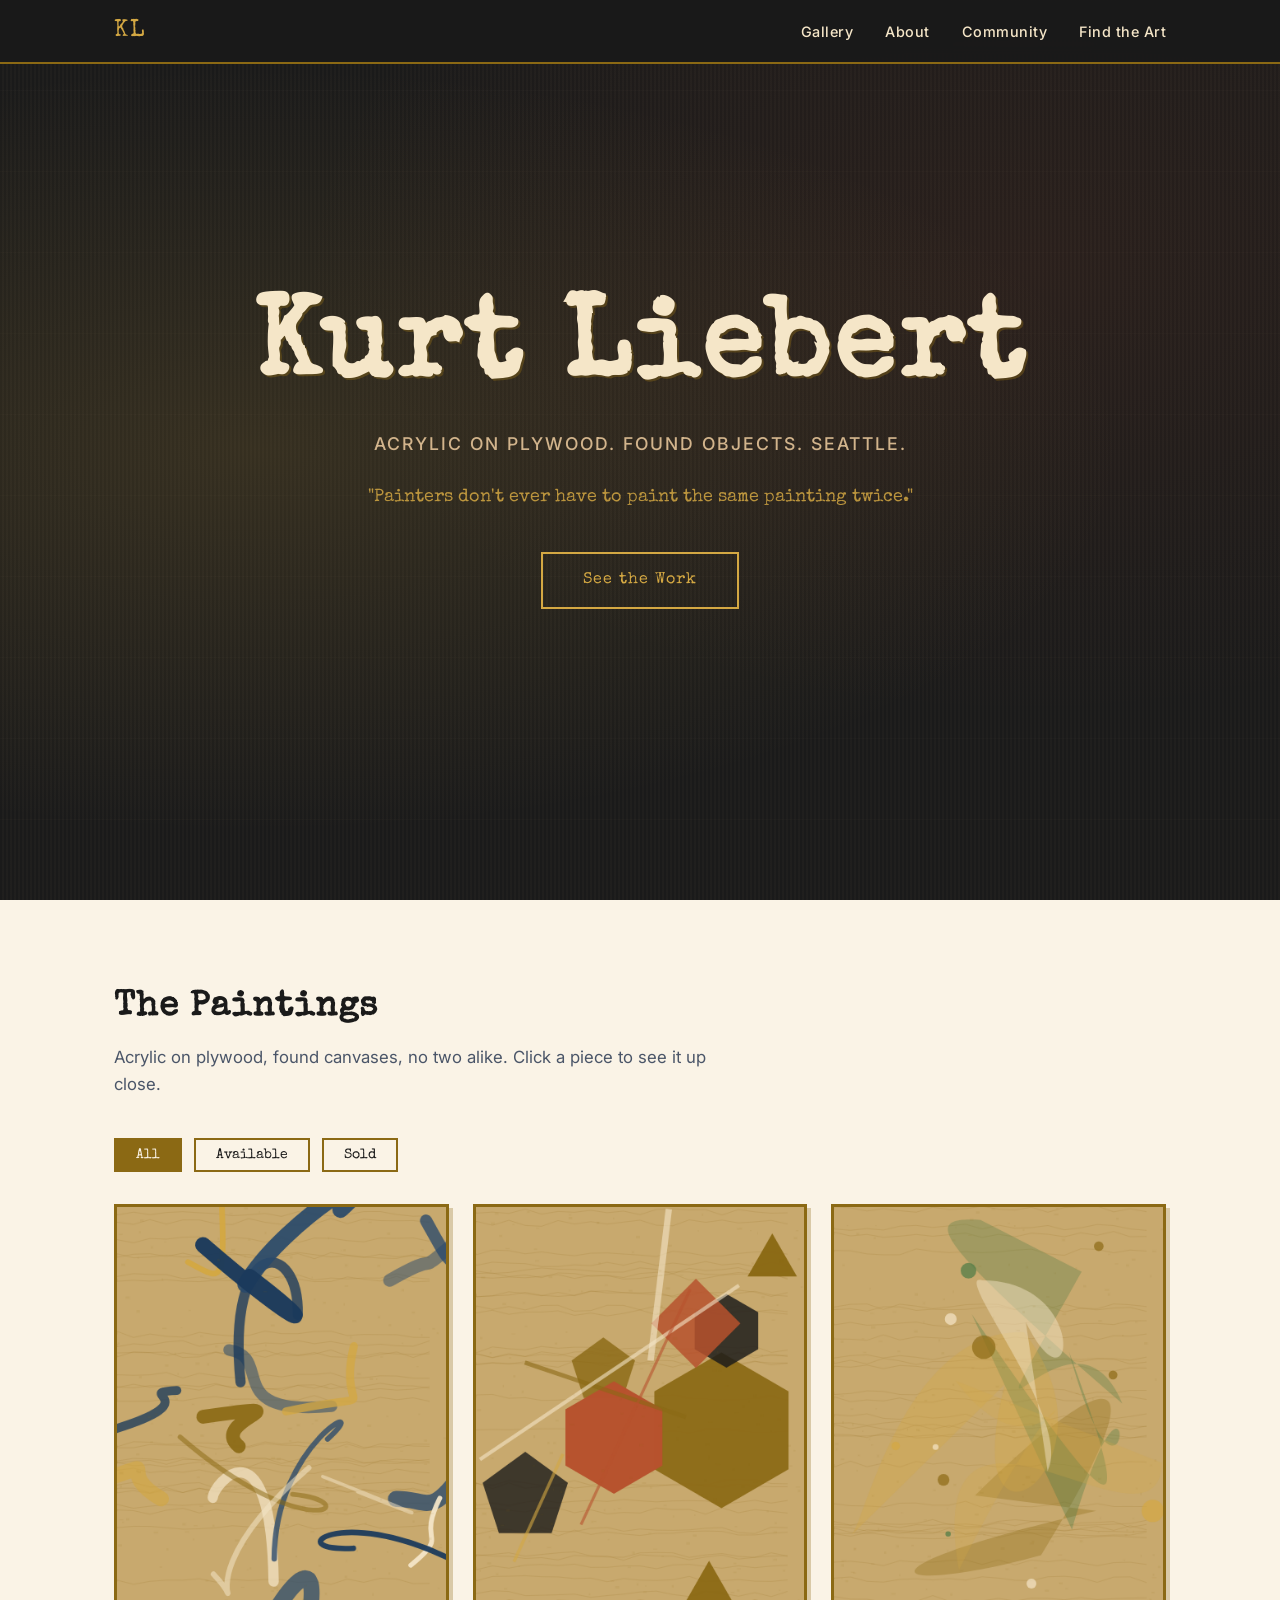
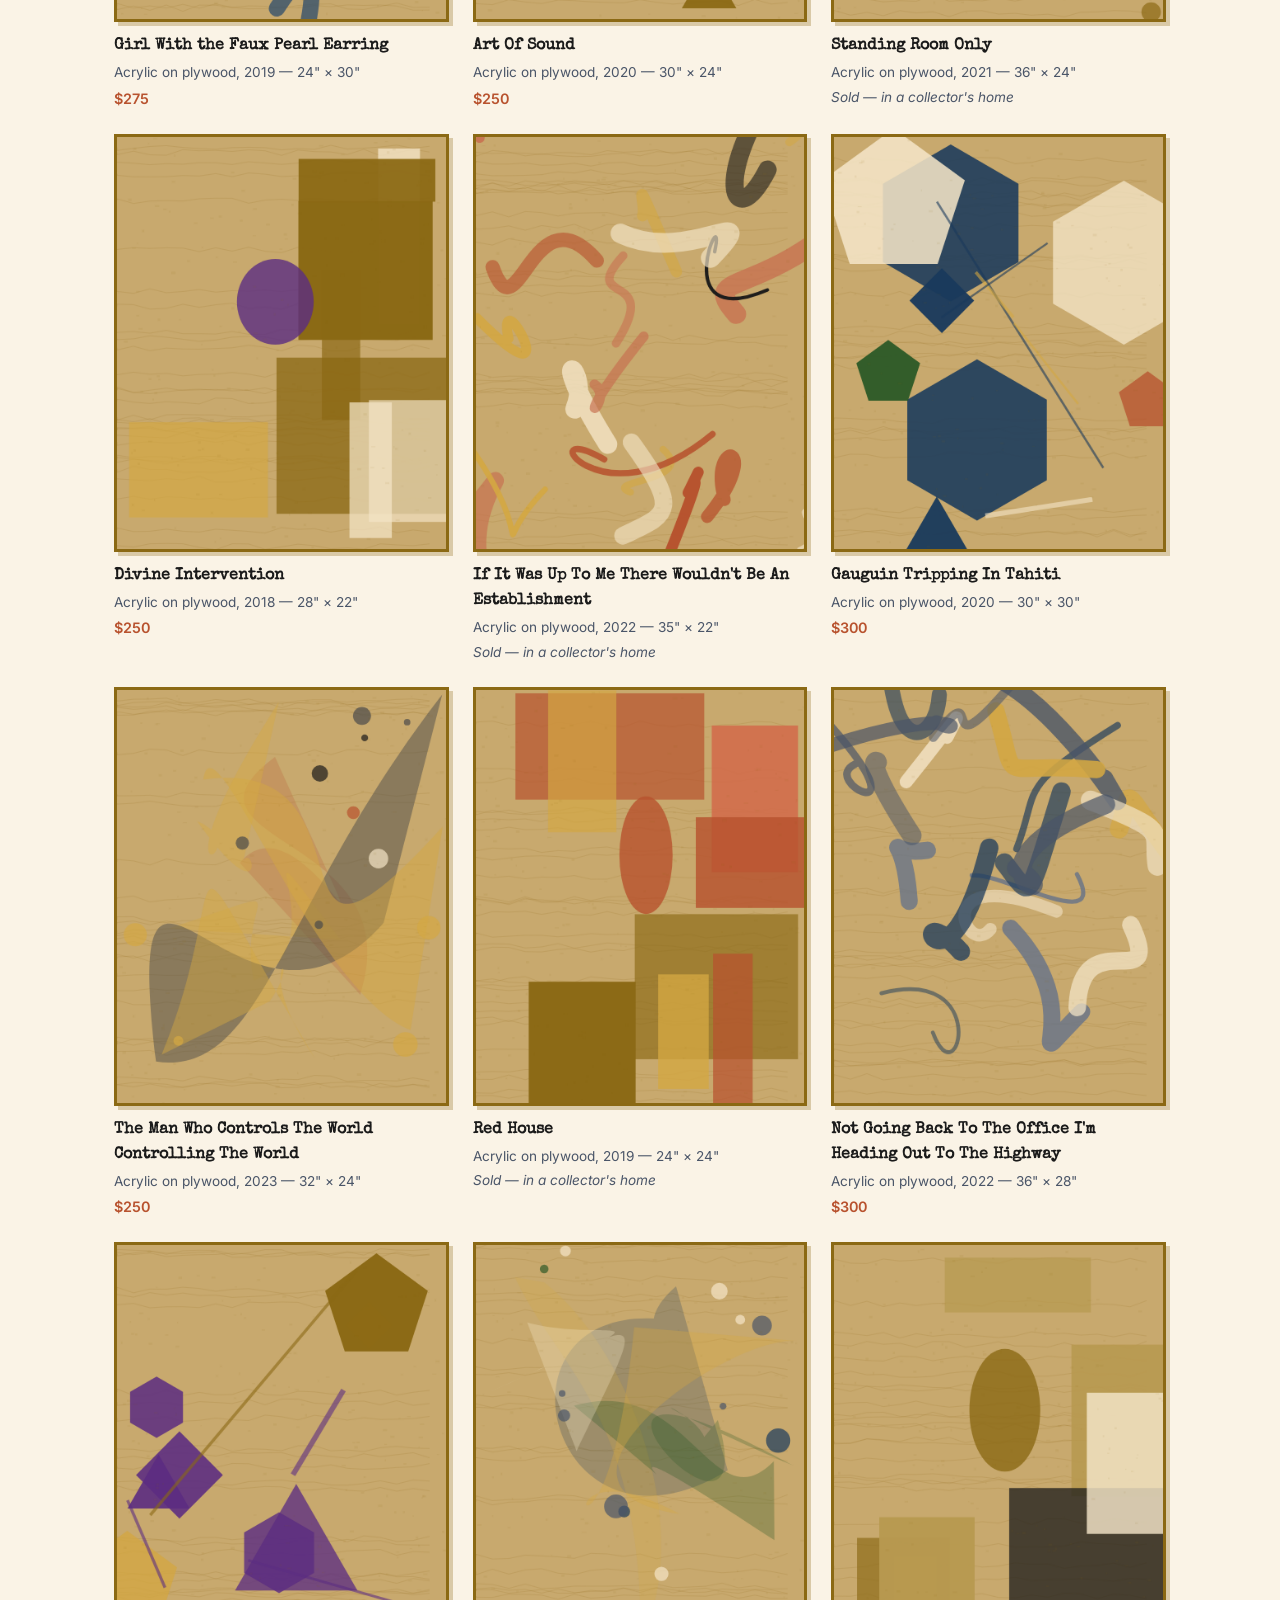
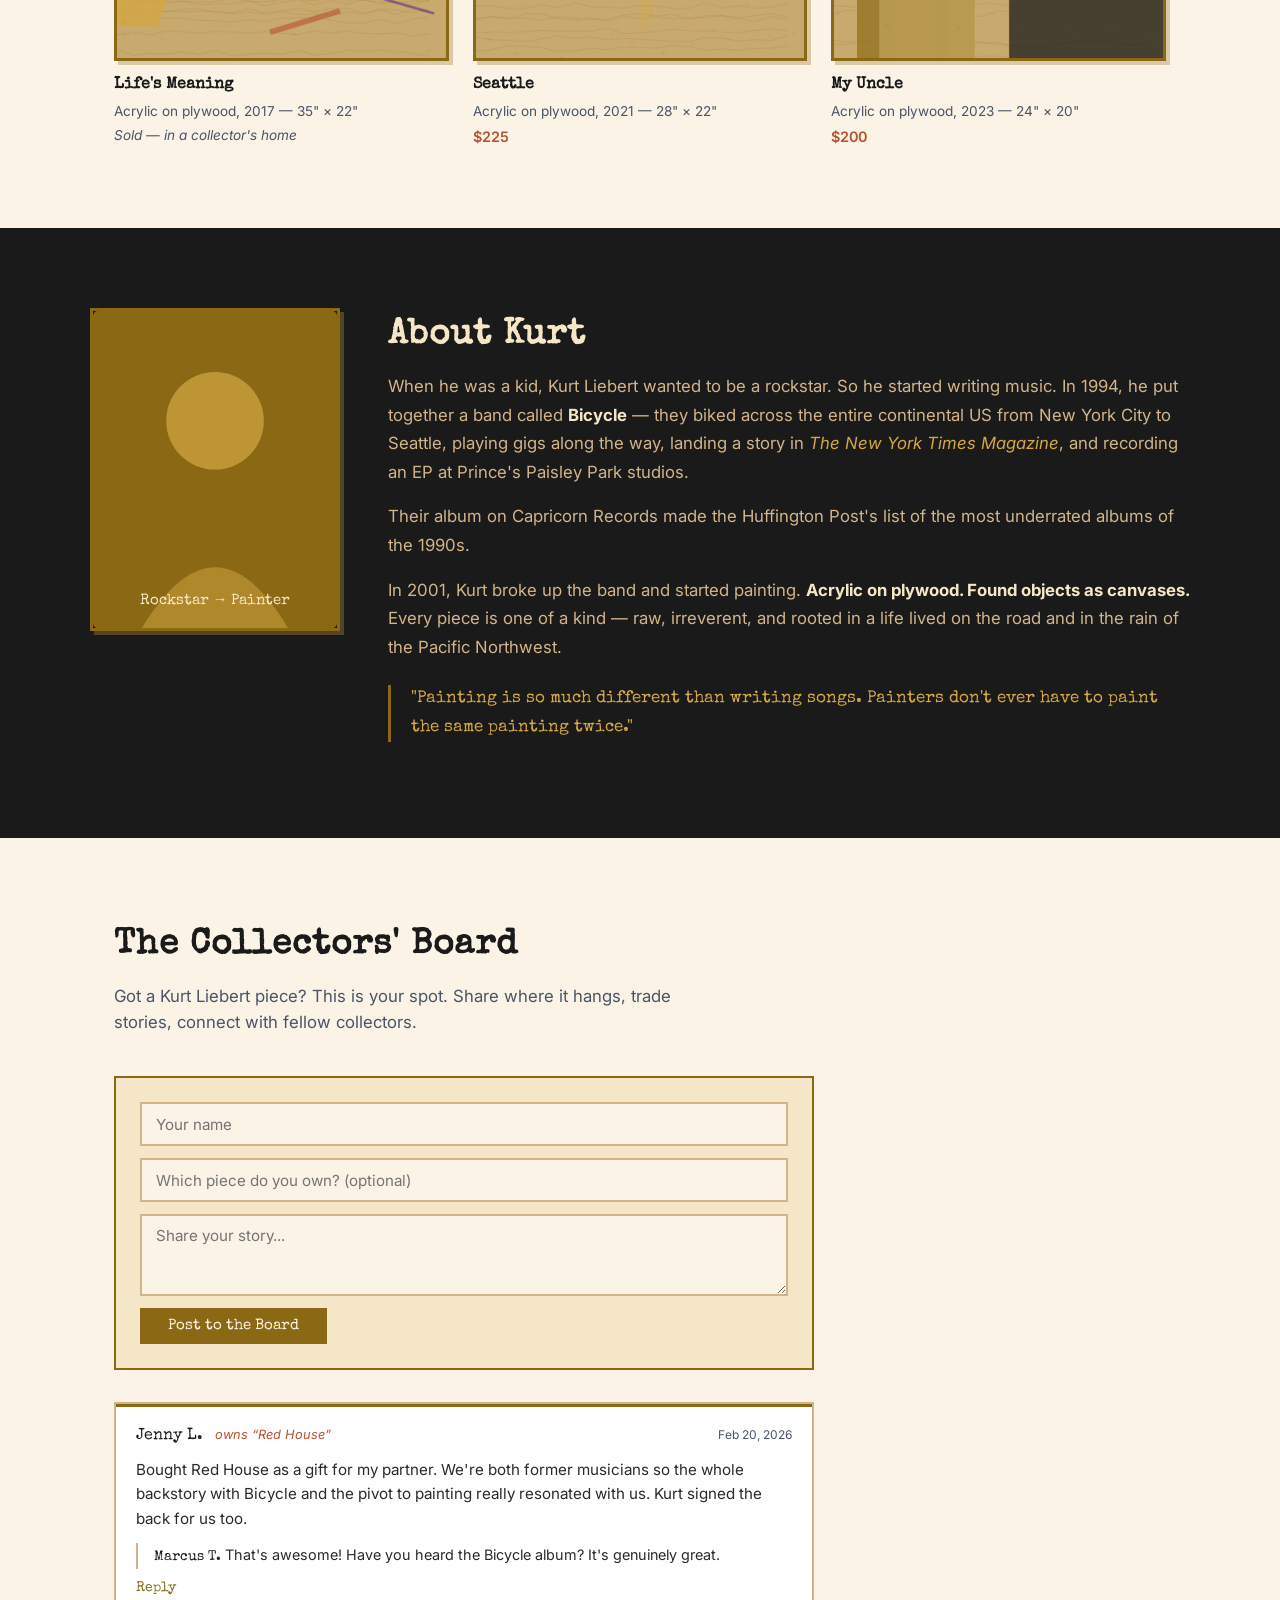
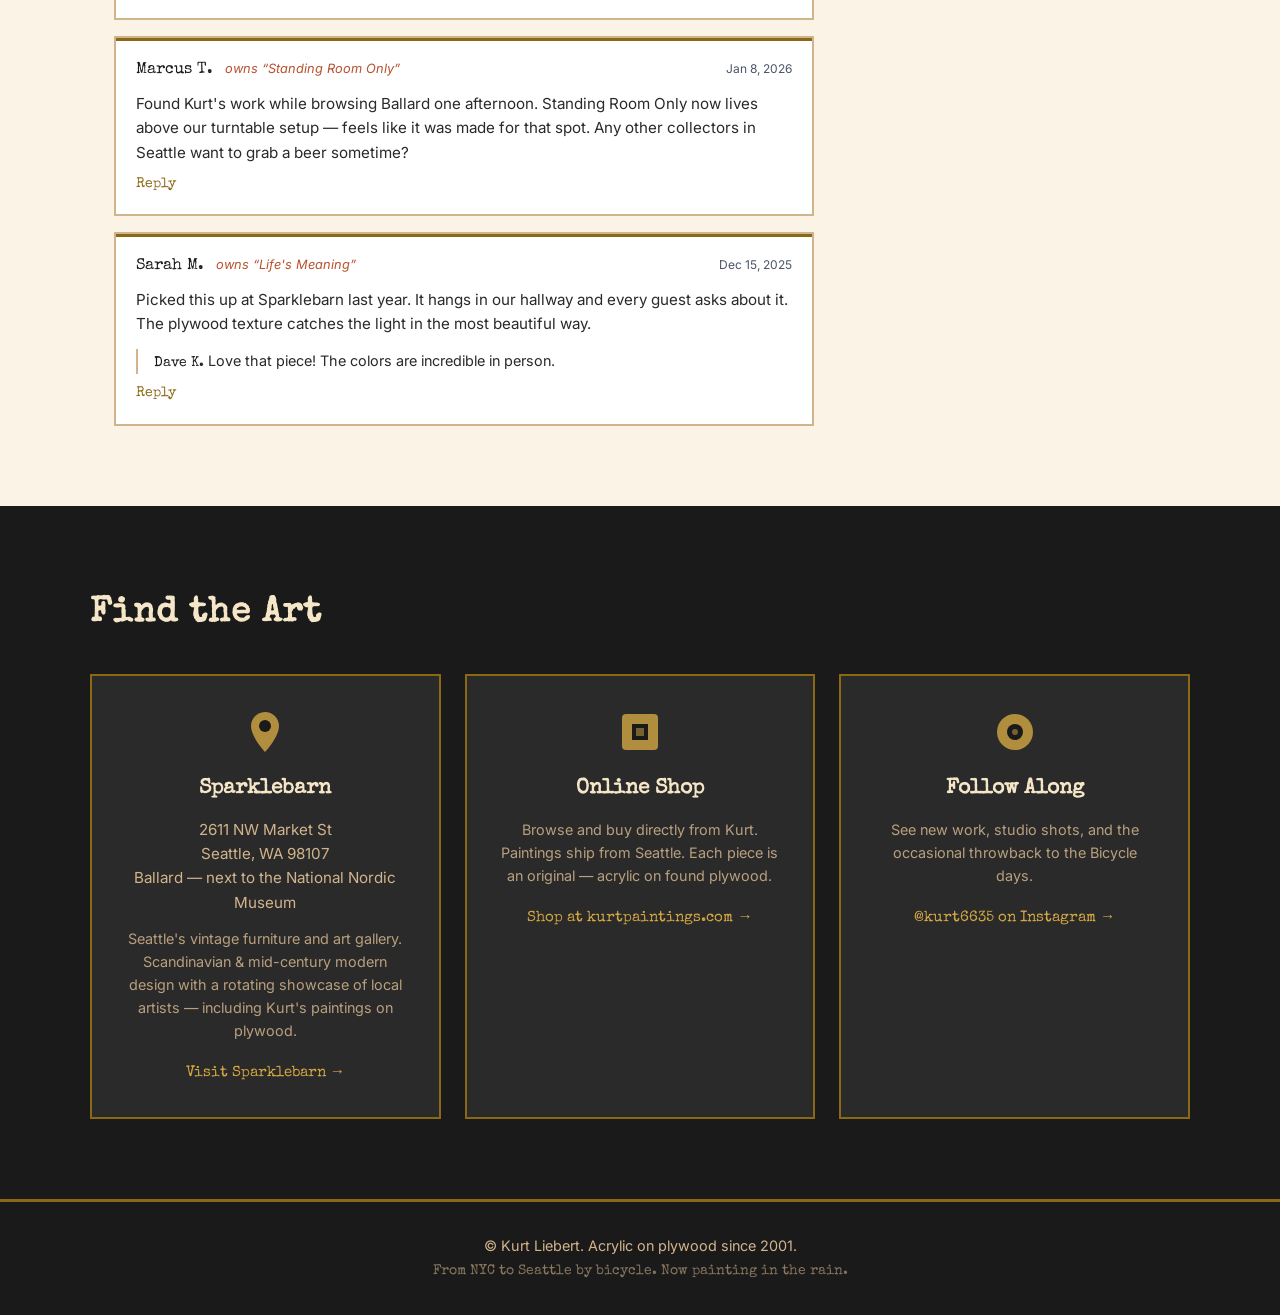
==== sites/kurt-liebert/index.html @ a7f82a19 "Add Kurt Liebert art community website Build a full website for Seattle artist Kurt Liebert featurin" ====
<!DOCTYPE html>
<html lang="en">
<head>
  <meta charset="UTF-8">
  <meta name="viewport" content="width=device-width, initial-scale=1.0">
  <title>Kurt Liebert — Paintings</title>
  <link rel="stylesheet" href="style.css">
  <link rel="preconnect" href="https://fonts.googleapis.com">
  <link rel="preconnect" href="https://fonts.gstatic.com" crossorigin>
  <link href="https://fonts.googleapis.com/css2?family=Special+Elite&family=Inter:wght@400;500;600&display=swap" rel="stylesheet">
</head>
<body>

  <!-- Navigation -->
  <nav id="nav">
    <div class="nav-inner">
      <a href="#top" class="nav-logo">KL</a>
      <div class="nav-links">
        <a href="#gallery">Gallery</a>
        <a href="#about">About</a>
        <a href="#community">Community</a>
        <a href="#find">Find the Art</a>
      </div>
      <button class="nav-toggle" aria-label="Menu">&#9776;</button>
    </div>
  </nav>

  <!-- Hero -->
  <header id="top" class="hero">
    <div class="hero-grain"></div>
    <div class="hero-content">
      <h1 class="hero-title">Kurt Liebert</h1>
      <p class="hero-subtitle">Acrylic on plywood. Found objects. Seattle.</p>
      <p class="hero-tagline">"Painters don't ever have to paint the same painting twice."</p>
      <a href="#gallery" class="hero-cta">See the Work</a>
    </div>
  </header>

  <!-- Gallery -->
  <section id="gallery" class="section gallery-section">
    <h2 class="section-title">The Paintings</h2>
    <p class="section-intro">Acrylic on plywood, found canvases, no two alike. Click a piece to see it up close.</p>

    <div class="gallery-filters">
      <button class="filter-btn active" data-filter="all">All</button>
      <button class="filter-btn" data-filter="available">Available</button>
      <button class="filter-btn" data-filter="sold">Sold</button>
    </div>

    <div class="gallery-grid" id="gallery-grid">
    </div>
  </section>

  <!-- Lightbox -->
  <div class="lightbox" id="lightbox">
    <button class="lightbox-close">&times;</button>
    <div class="lightbox-content">
      <div class="lightbox-art" id="lightbox-art"></div>
      <div class="lightbox-info">
        <h3 id="lightbox-title"></h3>
        <p id="lightbox-details"></p>
        <p id="lightbox-price"></p>
      </div>
    </div>
  </div>

  <!-- About -->
  <section id="about" class="section about-section">
    <div class="about-grid">
      <div class="about-portrait">
        <div class="portrait-frame">
          <div class="portrait-placeholder">
            <svg viewBox="0 0 200 260" xmlns="http://www.w3.org/2000/svg">
              <rect width="200" height="260" fill="#8B6914" rx="4"/>
              <circle cx="100" cy="90" r="40" fill="#D4A843" opacity="0.7"/>
              <path d="M40 260 Q100 160 160 260" fill="#D4A843" opacity="0.5"/>
              <text x="100" y="240" text-anchor="middle" fill="#f5e6c8" font-family="Special Elite" font-size="12">Rockstar → Painter</text>
            </svg>
          </div>
        </div>
      </div>
      <div class="about-text">
        <h2 class="section-title">About Kurt</h2>
        <p>When he was a kid, Kurt Liebert wanted to be a rockstar. So he started writing music. In 1994, he put together a band called <strong>Bicycle</strong> — they biked across the entire continental US from New York City to Seattle, playing gigs along the way, landing a story in <em>The New York Times Magazine</em>, and recording an EP at Prince's Paisley Park studios.</p>
        <p>Their album on Capricorn Records made the Huffington Post's list of the most underrated albums of the 1990s.</p>
        <p>In 2001, Kurt broke up the band and started painting. <strong>Acrylic on plywood. Found objects as canvases.</strong> Every piece is one of a kind — raw, irreverent, and rooted in a life lived on the road and in the rain of the Pacific Northwest.</p>
        <p class="about-quote">"Painting is so much different than writing songs. Painters don't ever have to paint the same painting twice."</p>
      </div>
    </div>
  </section>

  <!-- Community Board -->
  <section id="community" class="section community-section">
    <h2 class="section-title">The Collectors' Board</h2>
    <p class="section-intro">Got a Kurt Liebert piece? This is your spot. Share where it hangs, trade stories, connect with fellow collectors.</p>

    <div class="community-board" id="community-board">
      <div class="post-form">
        <input type="text" id="post-name" placeholder="Your name" maxlength="50">
        <input type="text" id="post-piece" placeholder="Which piece do you own? (optional)" maxlength="100">
        <textarea id="post-message" placeholder="Share your story..." maxlength="500" rows="3"></textarea>
        <button id="post-submit" class="btn-post">Post to the Board</button>
      </div>

      <div class="posts-list" id="posts-list">
      </div>
    </div>
  </section>

  <!-- Find the Art -->
  <section id="find" class="section find-section">
    <h2 class="section-title">Find the Art</h2>
    <div class="find-grid">
      <div class="find-card">
        <div class="find-icon">
          <svg viewBox="0 0 48 48" fill="none" xmlns="http://www.w3.org/2000/svg">
            <path d="M24 4C16.268 4 10 10.268 10 18c0 11 14 26 14 26s14-15 14-26c0-7.732-6.268-14-14-14z" fill="#D4A843" opacity="0.8"/>
            <circle cx="24" cy="18" r="6" fill="#1a1a1a"/>
          </svg>
        </div>
        <h3>Sparklebarn</h3>
        <p class="find-address">2611 NW Market St<br>Seattle, WA 98107<br>Ballard — next to the National Nordic Museum</p>
        <p class="find-desc">Seattle's vintage furniture and art gallery. Scandinavian &amp; mid-century modern design with a rotating showcase of local artists — including Kurt's paintings on plywood.</p>
        <a href="https://www.sparklebarn.com" target="_blank" rel="noopener" class="find-link">Visit Sparklebarn &rarr;</a>
      </div>
      <div class="find-card">
        <div class="find-icon">
          <svg viewBox="0 0 48 48" fill="none" xmlns="http://www.w3.org/2000/svg">
            <rect x="6" y="6" width="36" height="36" rx="4" fill="#D4A843" opacity="0.8"/>
            <path d="M16 16h16v16H16z" fill="#1a1a1a"/>
            <path d="M20 20h8v8h-8z" fill="#D4A843" opacity="0.5"/>
          </svg>
        </div>
        <h3>Online Shop</h3>
        <p class="find-desc">Browse and buy directly from Kurt. Paintings ship from Seattle. Each piece is an original — acrylic on found plywood.</p>
        <a href="https://www.kurtpaintings.com" target="_blank" rel="noopener" class="find-link">Shop at kurtpaintings.com &rarr;</a>
      </div>
      <div class="find-card">
        <div class="find-icon">
          <svg viewBox="0 0 48 48" fill="none" xmlns="http://www.w3.org/2000/svg">
            <circle cx="24" cy="24" r="18" fill="#D4A843" opacity="0.8"/>
            <circle cx="24" cy="24" r="8" fill="#1a1a1a"/>
            <circle cx="24" cy="24" r="3" fill="#D4A843" opacity="0.5"/>
          </svg>
        </div>
        <h3>Follow Along</h3>
        <p class="find-desc">See new work, studio shots, and the occasional throwback to the Bicycle days.</p>
        <a href="https://www.instagram.com/kurt6635/" target="_blank" rel="noopener" class="find-link">@kurt6635 on Instagram &rarr;</a>
      </div>
    </div>
  </section>

  <!-- Footer -->
  <footer class="site-footer">
    <div class="footer-inner">
      <p>&copy; Kurt Liebert. Acrylic on plywood since 2001.</p>
      <p class="footer-sub">From NYC to Seattle by bicycle. Now painting in the rain.</p>
    </div>
  </footer>

  <script src="main.js"></script>
</body>
</html>
---- sites/kurt-liebert/style.css ----
/* ========================================
   Kurt Liebert — Paintings
   Raw plywood warmth meets Seattle indie
   ======================================== */

:root {
  --plywood: #d2b48c;
  --plywood-light: #f5e6c8;
  --plywood-dark: #8B6914;
  --ink: #1a1a1a;
  --ink-soft: #2a2a2a;
  --cream: #faf3e6;
  --amber: #D4A843;
  --rust: #b8522e;
  --slate: #4a5568;
  --font-display: 'Special Elite', cursive;
  --font-body: 'Inter', system-ui, -apple-system, sans-serif;
}

*, *::before, *::after {
  box-sizing: border-box;
  margin: 0;
  padding: 0;
}

html {
  scroll-behavior: smooth;
  scroll-padding-top: 60px;
}

body {
  font-family: var(--font-body);
  background: var(--cream);
  color: var(--ink);
  line-height: 1.6;
  min-height: 100vh;
  overflow-x: hidden;
}

/* --- Navigation --- */
#nav {
  position: fixed;
  top: 0;
  left: 0;
  right: 0;
  z-index: 100;
  background: rgba(26, 26, 26, 0.95);
  backdrop-filter: blur(8px);
  border-bottom: 2px solid var(--plywood-dark);
}

.nav-inner {
  max-width: 1100px;
  margin: 0 auto;
  padding: 0.75rem 1.5rem;
  display: flex;
  align-items: center;
  justify-content: space-between;
}

.nav-logo {
  font-family: var(--font-display);
  font-size: 1.5rem;
  color: var(--amber);
  text-decoration: none;
  letter-spacing: 2px;
}

.nav-links {
  display: flex;
  gap: 2rem;
}

.nav-links a {
  color: var(--plywood-light);
  text-decoration: none;
  font-size: 0.9rem;
  font-weight: 500;
  letter-spacing: 0.5px;
  transition: color 0.2s;
}

.nav-links a:hover {
  color: var(--amber);
}

.nav-toggle {
  display: none;
  background: none;
  border: none;
  color: var(--plywood-light);
  font-size: 1.5rem;
  cursor: pointer;
}

/* --- Hero --- */
.hero {
  position: relative;
  min-height: 100vh;
  display: flex;
  align-items: center;
  justify-content: center;
  background: var(--ink);
  overflow: hidden;
}

.hero-grain {
  position: absolute;
  inset: 0;
  background-image:
    repeating-linear-gradient(
      90deg,
      transparent,
      transparent 2px,
      rgba(210, 180, 140, 0.03) 2px,
      rgba(210, 180, 140, 0.03) 4px
    ),
    repeating-linear-gradient(
      0deg,
      transparent,
      transparent 80px,
      rgba(210, 180, 140, 0.02) 80px,
      rgba(210, 180, 140, 0.02) 81px
    );
  pointer-events: none;
}

.hero::before {
  content: '';
  position: absolute;
  inset: 0;
  background:
    radial-gradient(ellipse at 20% 50%, rgba(212, 168, 67, 0.15) 0%, transparent 60%),
    radial-gradient(ellipse at 80% 30%, rgba(184, 82, 46, 0.1) 0%, transparent 50%);
  pointer-events: none;
}

.hero-content {
  position: relative;
  text-align: center;
  padding: 2rem;
}

.hero-title {
  font-family: var(--font-display);
  font-size: clamp(3rem, 10vw, 7rem);
  color: var(--plywood-light);
  letter-spacing: 4px;
  line-height: 1.1;
  text-shadow: 2px 2px 0 rgba(139, 105, 20, 0.4);
}

.hero-subtitle {
  font-size: 1.1rem;
  color: var(--plywood);
  margin-top: 1rem;
  letter-spacing: 2px;
  text-transform: uppercase;
  font-weight: 500;
}

.hero-tagline {
  font-family: var(--font-display);
  font-size: 1.15rem;
  color: var(--amber);
  margin-top: 1.5rem;
  opacity: 0.85;
}

.hero-cta {
  display: inline-block;
  margin-top: 2.5rem;
  padding: 0.85rem 2.5rem;
  border: 2px solid var(--amber);
  color: var(--amber);
  text-decoration: none;
  font-family: var(--font-display);
  font-size: 1rem;
  letter-spacing: 1px;
  transition: all 0.3s;
}

.hero-cta:hover {
  background: var(--amber);
  color: var(--ink);
}

/* --- Sections --- */
.section {
  max-width: 1100px;
  margin: 0 auto;
  padding: 5rem 1.5rem;
}

.section-title {
  font-family: var(--font-display);
  font-size: 2.2rem;
  color: var(--ink);
  margin-bottom: 0.5rem;
  letter-spacing: 1px;
}

.section-intro {
  color: var(--slate);
  font-size: 1.05rem;
  margin-bottom: 2.5rem;
  max-width: 600px;
}

/* --- Gallery --- */
.gallery-section {
  background: var(--cream);
}

.gallery-filters {
  display: flex;
  gap: 0.75rem;
  margin-bottom: 2rem;
  flex-wrap: wrap;
}

.filter-btn {
  padding: 0.5rem 1.25rem;
  border: 2px solid var(--plywood-dark);
  background: transparent;
  color: var(--ink);
  font-family: var(--font-display);
  font-size: 0.85rem;
  cursor: pointer;
  transition: all 0.2s;
}

.filter-btn:hover,
.filter-btn.active {
  background: var(--plywood-dark);
  color: var(--cream);
}

.gallery-grid {
  display: grid;
  grid-template-columns: repeat(auto-fill, minmax(280px, 1fr));
  gap: 1.5rem;
}

.gallery-item {
  position: relative;
  cursor: pointer;
  transition: transform 0.3s;
}

.gallery-item:hover {
  transform: translateY(-4px);
}

.gallery-art {
  width: 100%;
  aspect-ratio: 4/5;
  border: 3px solid var(--plywood-dark);
  box-shadow: 4px 4px 0 rgba(139, 105, 20, 0.3);
  overflow: hidden;
}

.gallery-art canvas {
  width: 100%;
  height: 100%;
  display: block;
}

.gallery-caption {
  margin-top: 0.75rem;
}

.gallery-caption h3 {
  font-family: var(--font-display);
  font-size: 1rem;
  color: var(--ink);
}

.gallery-caption p {
  font-size: 0.85rem;
  color: var(--slate);
  margin-top: 0.15rem;
}

.gallery-caption .price {
  color: var(--rust);
  font-weight: 600;
  font-size: 0.9rem;
}

.gallery-caption .sold-tag {
  color: var(--slate);
  font-style: italic;
}

/* --- Lightbox --- */
.lightbox {
  position: fixed;
  inset: 0;
  z-index: 200;
  background: rgba(26, 26, 26, 0.95);
  display: flex;
  align-items: center;
  justify-content: center;
  opacity: 0;
  visibility: hidden;
  transition: all 0.3s;
}

.lightbox.active {
  opacity: 1;
  visibility: visible;
}

.lightbox-close {
  position: absolute;
  top: 1.5rem;
  right: 1.5rem;
  background: none;
  border: none;
  color: var(--plywood-light);
  font-size: 2.5rem;
  cursor: pointer;
  line-height: 1;
}

.lightbox-content {
  display: flex;
  gap: 2rem;
  max-width: 900px;
  padding: 2rem;
  align-items: center;
}

.lightbox-art {
  flex: 1;
  max-width: 500px;
}

.lightbox-art canvas {
  width: 100%;
  height: auto;
  border: 3px solid var(--plywood-dark);
}

.lightbox-info {
  flex: 0 0 250px;
  color: var(--plywood-light);
}

.lightbox-info h3 {
  font-family: var(--font-display);
  font-size: 1.5rem;
  margin-bottom: 1rem;
  color: var(--amber);
}

.lightbox-info p {
  margin-bottom: 0.75rem;
  line-height: 1.6;
}

#lightbox-price {
  font-size: 1.2rem;
  font-weight: 600;
  color: var(--amber);
}

/* --- About --- */
.about-section {
  background: var(--ink);
  max-width: none;
  padding: 5rem 1.5rem;
}

.about-section .section-title {
  color: var(--plywood-light);
}

.about-grid {
  max-width: 1100px;
  margin: 0 auto;
  display: grid;
  grid-template-columns: 250px 1fr;
  gap: 3rem;
  align-items: start;
}

.portrait-frame {
  border: 3px solid var(--plywood-dark);
  box-shadow: 4px 4px 0 rgba(212, 168, 67, 0.3);
  overflow: hidden;
}

.portrait-placeholder svg {
  display: block;
  width: 100%;
  height: auto;
}

.about-text {
  color: var(--plywood);
}

.about-text p {
  margin-bottom: 1rem;
  font-size: 1.05rem;
  line-height: 1.7;
}

.about-text strong {
  color: var(--plywood-light);
}

.about-text em {
  color: var(--amber);
  font-style: italic;
}

.about-quote {
  font-family: var(--font-display);
  font-size: 1.15rem;
  color: var(--amber) !important;
  border-left: 3px solid var(--plywood-dark);
  padding-left: 1.25rem;
  margin-top: 1.5rem !important;
}

/* --- Community --- */
.community-section {
  background: var(--cream);
}

.community-board {
  max-width: 700px;
}

.post-form {
  background: var(--plywood-light);
  border: 2px solid var(--plywood-dark);
  padding: 1.5rem;
  margin-bottom: 2rem;
  display: flex;
  flex-direction: column;
  gap: 0.75rem;
}

.post-form input,
.post-form textarea {
  font-family: var(--font-body);
  font-size: 0.95rem;
  padding: 0.65rem 0.85rem;
  border: 2px solid var(--plywood);
  background: var(--cream);
  color: var(--ink);
  outline: none;
  transition: border-color 0.2s;
}

.post-form input:focus,
.post-form textarea:focus {
  border-color: var(--plywood-dark);
}

.post-form textarea {
  resize: vertical;
  min-height: 80px;
}

.btn-post {
  align-self: flex-start;
  padding: 0.65rem 1.75rem;
  background: var(--plywood-dark);
  color: var(--cream);
  border: none;
  font-family: var(--font-display);
  font-size: 0.95rem;
  cursor: pointer;
  transition: background 0.2s;
}

.btn-post:hover {
  background: var(--ink);
}

.posts-list {
  display: flex;
  flex-direction: column;
  gap: 1rem;
}

.post-card {
  background: white;
  border: 2px solid var(--plywood);
  padding: 1.25rem;
  position: relative;
}

.post-card::before {
  content: '';
  position: absolute;
  top: 0;
  left: 0;
  right: 0;
  height: 3px;
  background: var(--plywood-dark);
}

.post-header {
  display: flex;
  align-items: baseline;
  gap: 0.75rem;
  margin-bottom: 0.5rem;
  flex-wrap: wrap;
}

.post-name {
  font-family: var(--font-display);
  font-size: 1rem;
  color: var(--ink);
}

.post-piece {
  font-size: 0.8rem;
  color: var(--rust);
  font-style: italic;
}

.post-time {
  font-size: 0.75rem;
  color: var(--slate);
  margin-left: auto;
}

.post-message {
  color: var(--ink-soft);
  font-size: 0.95rem;
  line-height: 1.6;
}

.post-reply-btn {
  margin-top: 0.75rem;
  background: none;
  border: none;
  color: var(--plywood-dark);
  font-family: var(--font-display);
  font-size: 0.85rem;
  cursor: pointer;
  padding: 0;
}

.post-reply-btn:hover {
  color: var(--rust);
}

.post-replies {
  margin-top: 0.75rem;
  padding-left: 1rem;
  border-left: 2px solid var(--plywood);
  display: flex;
  flex-direction: column;
  gap: 0.5rem;
}

.reply {
  font-size: 0.9rem;
}

.reply .reply-name {
  font-family: var(--font-display);
  font-size: 0.85rem;
}

.reply .reply-text {
  color: var(--ink-soft);
}

.reply-form {
  display: flex;
  gap: 0.5rem;
  margin-top: 0.5rem;
}

.reply-form input {
  flex: 0 0 100px;
  padding: 0.4rem 0.6rem;
  border: 1px solid var(--plywood);
  font-size: 0.85rem;
  font-family: var(--font-body);
}

.reply-form textarea {
  flex: 1;
  padding: 0.4rem 0.6rem;
  border: 1px solid var(--plywood);
  font-size: 0.85rem;
  font-family: var(--font-body);
  resize: none;
  min-height: 32px;
}

.reply-form button {
  padding: 0.4rem 0.8rem;
  background: var(--plywood-dark);
  color: var(--cream);
  border: none;
  font-size: 0.8rem;
  cursor: pointer;
}

.no-posts {
  color: var(--slate);
  font-style: italic;
  padding: 1rem 0;
}

/* --- Find --- */
.find-section {
  background: var(--ink);
  max-width: none;
  padding: 5rem 1.5rem;
}

.find-section .section-title {
  color: var(--plywood-light);
  max-width: 1100px;
  margin: 0 auto 0.5rem;
}

.find-grid {
  max-width: 1100px;
  margin: 2rem auto 0;
  display: grid;
  grid-template-columns: repeat(auto-fit, minmax(280px, 1fr));
  gap: 1.5rem;
}

.find-card {
  background: var(--ink-soft);
  border: 2px solid var(--plywood-dark);
  padding: 2rem;
  text-align: center;
}

.find-icon {
  width: 48px;
  height: 48px;
  margin: 0 auto 1rem;
}

.find-card h3 {
  font-family: var(--font-display);
  color: var(--plywood-light);
  font-size: 1.3rem;
  margin-bottom: 0.75rem;
}

.find-address {
  color: var(--plywood);
  font-size: 0.95rem;
  line-height: 1.6;
  margin-bottom: 0.75rem;
}

.find-desc {
  color: var(--plywood);
  font-size: 0.9rem;
  line-height: 1.6;
  opacity: 0.85;
  margin-bottom: 1rem;
}

.find-link {
  display: inline-block;
  color: var(--amber);
  text-decoration: none;
  font-family: var(--font-display);
  font-size: 0.95rem;
  transition: color 0.2s;
}

.find-link:hover {
  color: var(--plywood-light);
}

/* --- Footer --- */
.site-footer {
  background: var(--ink);
  border-top: 3px solid var(--plywood-dark);
  padding: 2rem 1.5rem;
  text-align: center;
}

.footer-inner p {
  color: var(--plywood);
  font-size: 0.9rem;
}

.footer-sub {
  margin-top: 0.25rem;
  font-family: var(--font-display);
  opacity: 0.6;
  font-size: 0.85rem !important;
}

/* --- Mobile --- */
@media (max-width: 768px) {
  .nav-links {
    display: none;
    position: absolute;
    top: 100%;
    left: 0;
    right: 0;
    background: rgba(26, 26, 26, 0.98);
    flex-direction: column;
    padding: 1rem 1.5rem;
    gap: 1rem;
    border-bottom: 2px solid var(--plywood-dark);
  }

  .nav-links.open {
    display: flex;
  }

  .nav-toggle {
    display: block;
  }

  .about-grid {
    grid-template-columns: 1fr;
    text-align: center;
  }

  .about-portrait {
    max-width: 200px;
    margin: 0 auto;
  }

  .lightbox-content {
    flex-direction: column;
    padding: 1rem;
  }

  .lightbox-info {
    flex: none;
    width: 100%;
  }

  .gallery-grid {
    grid-template-columns: repeat(auto-fill, minmax(220px, 1fr));
  }

  .reply-form {
    flex-direction: column;
  }
}

@media (max-width: 480px) {
  .gallery-grid {
    grid-template-columns: 1fr;
  }

  .find-grid {
    grid-template-columns: 1fr;
  }
}
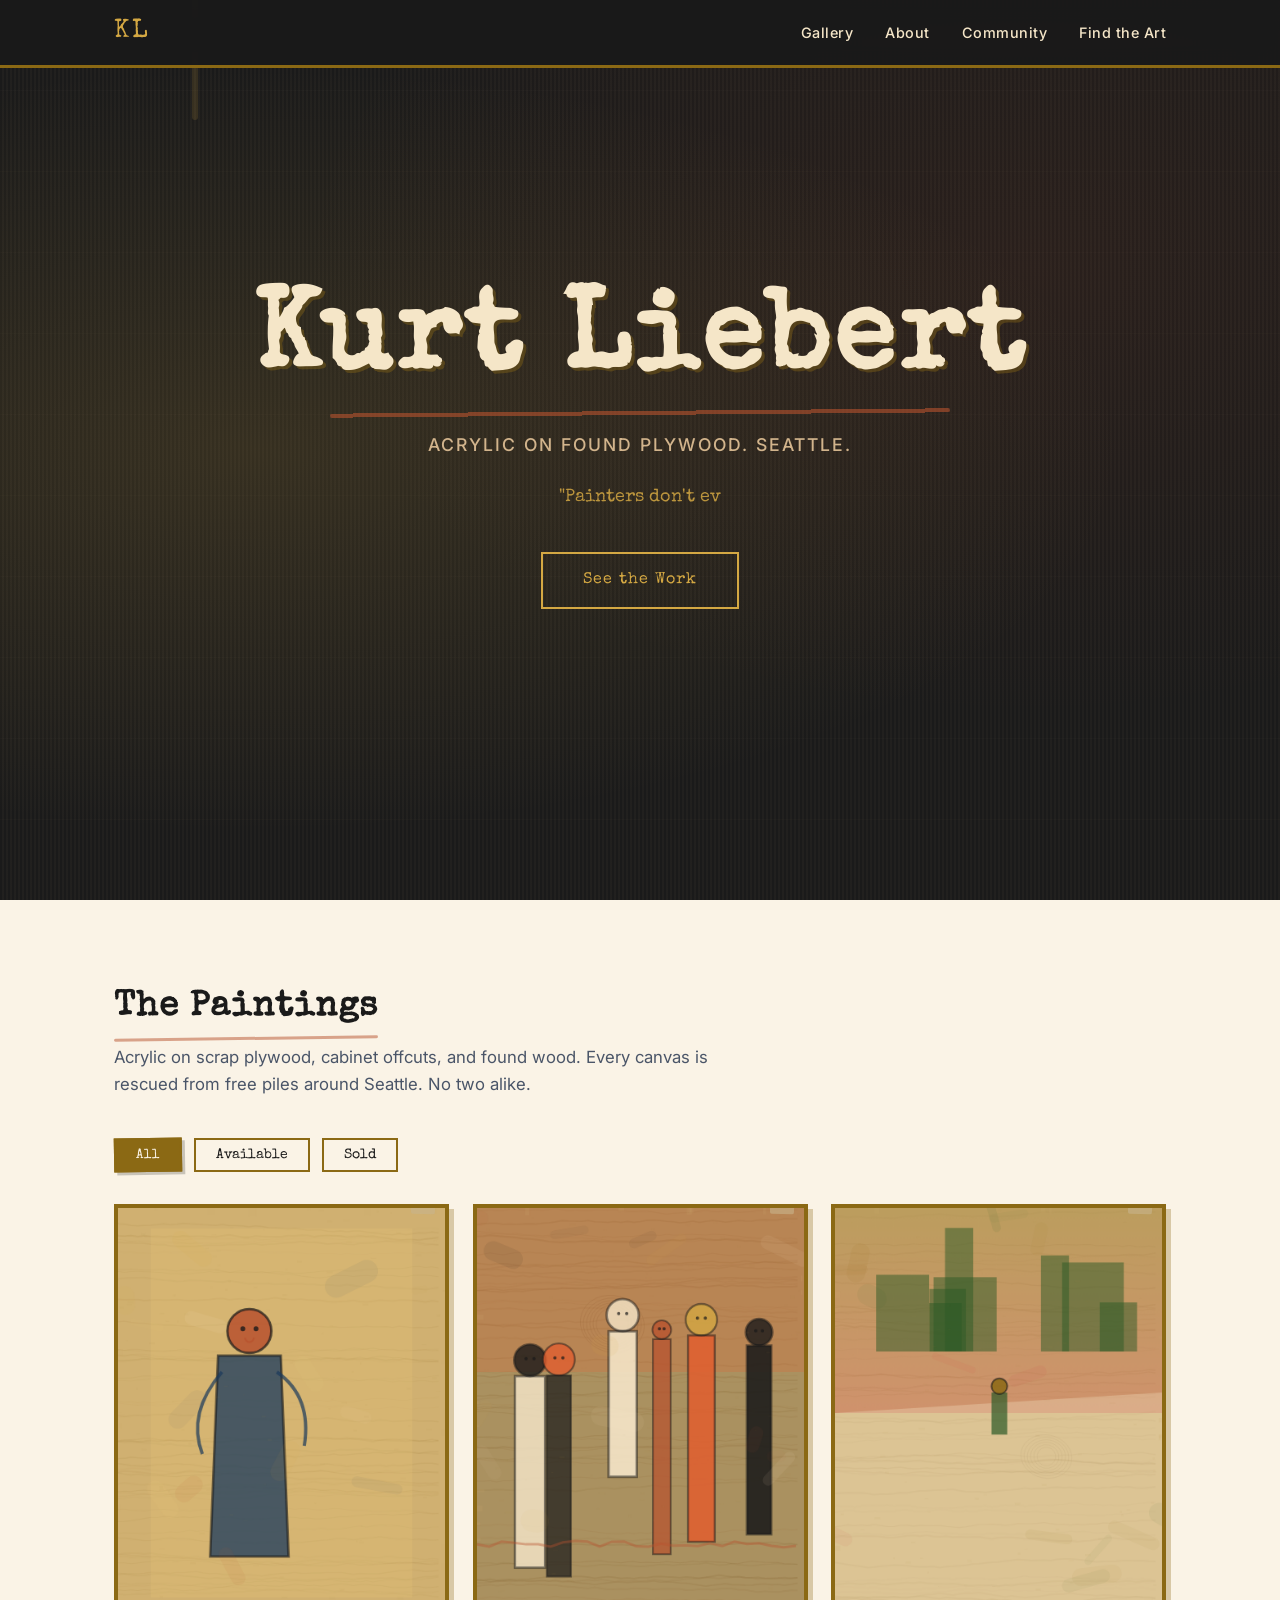
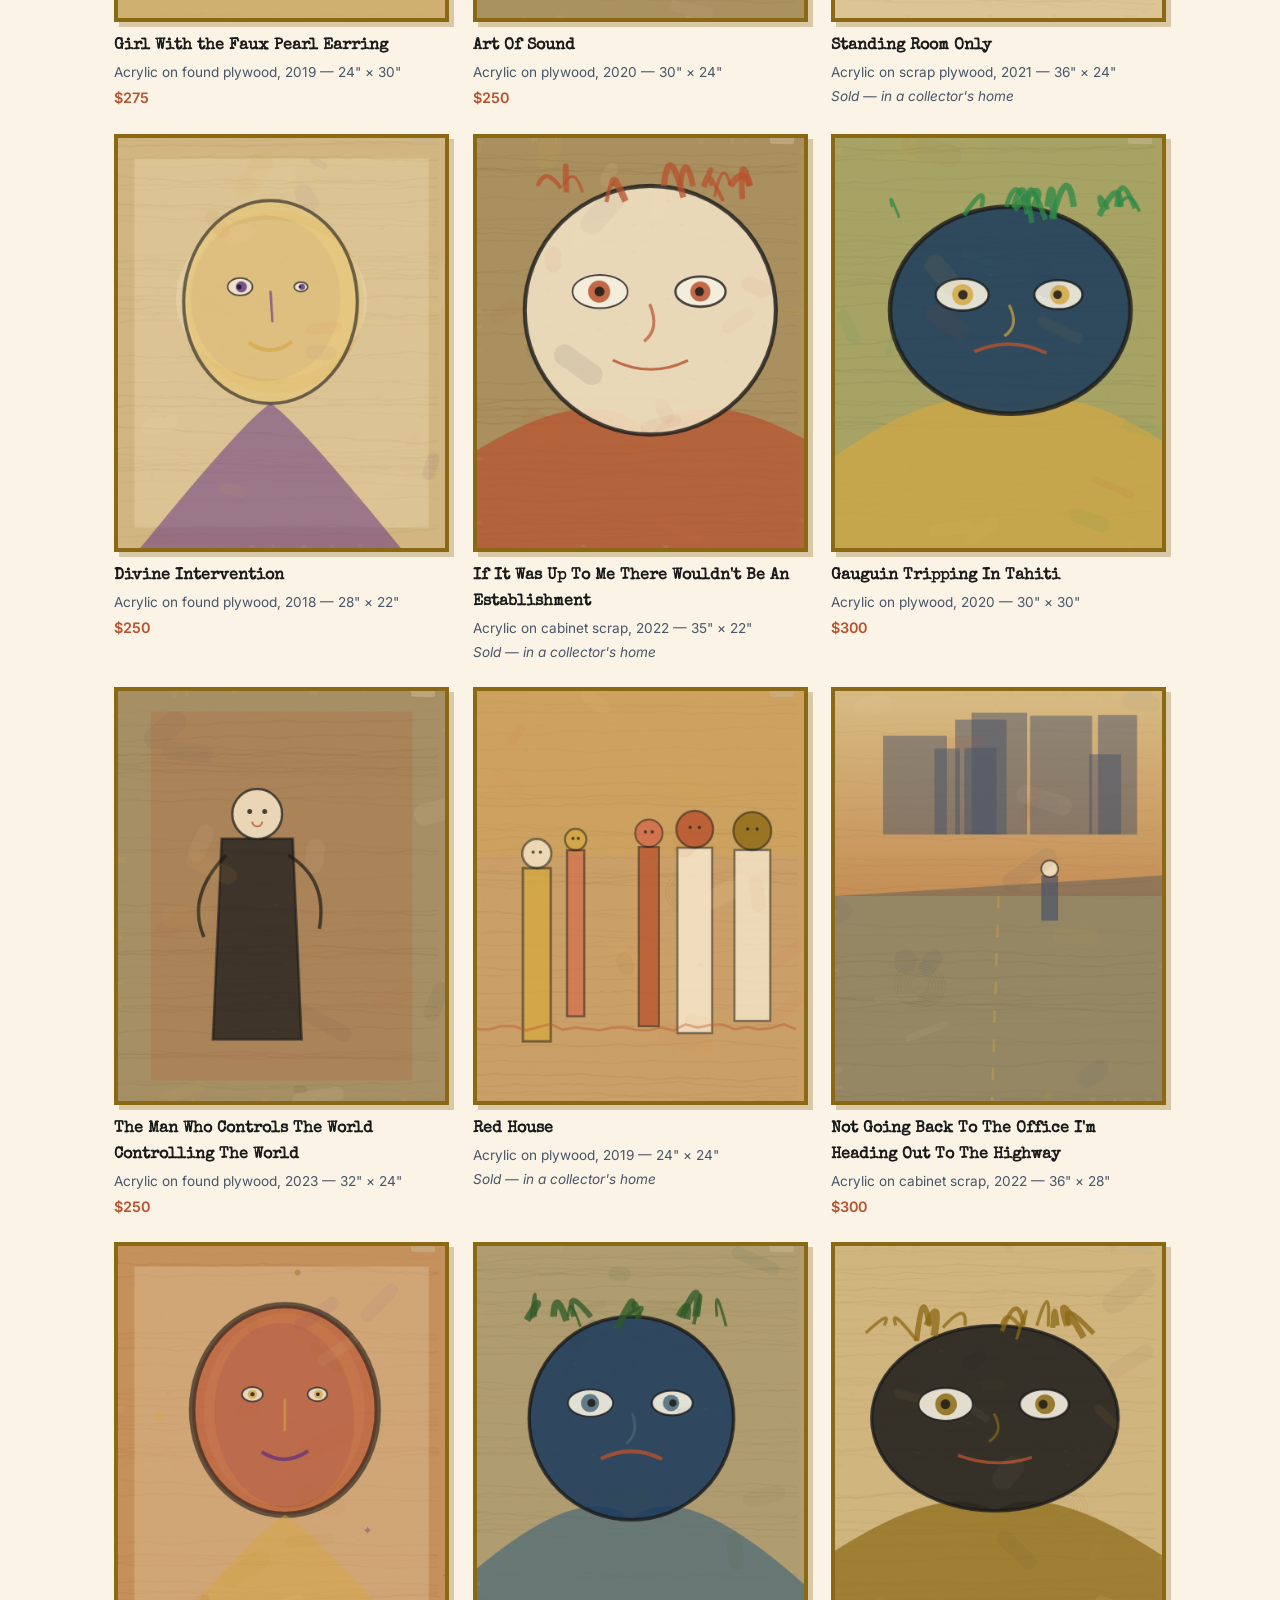
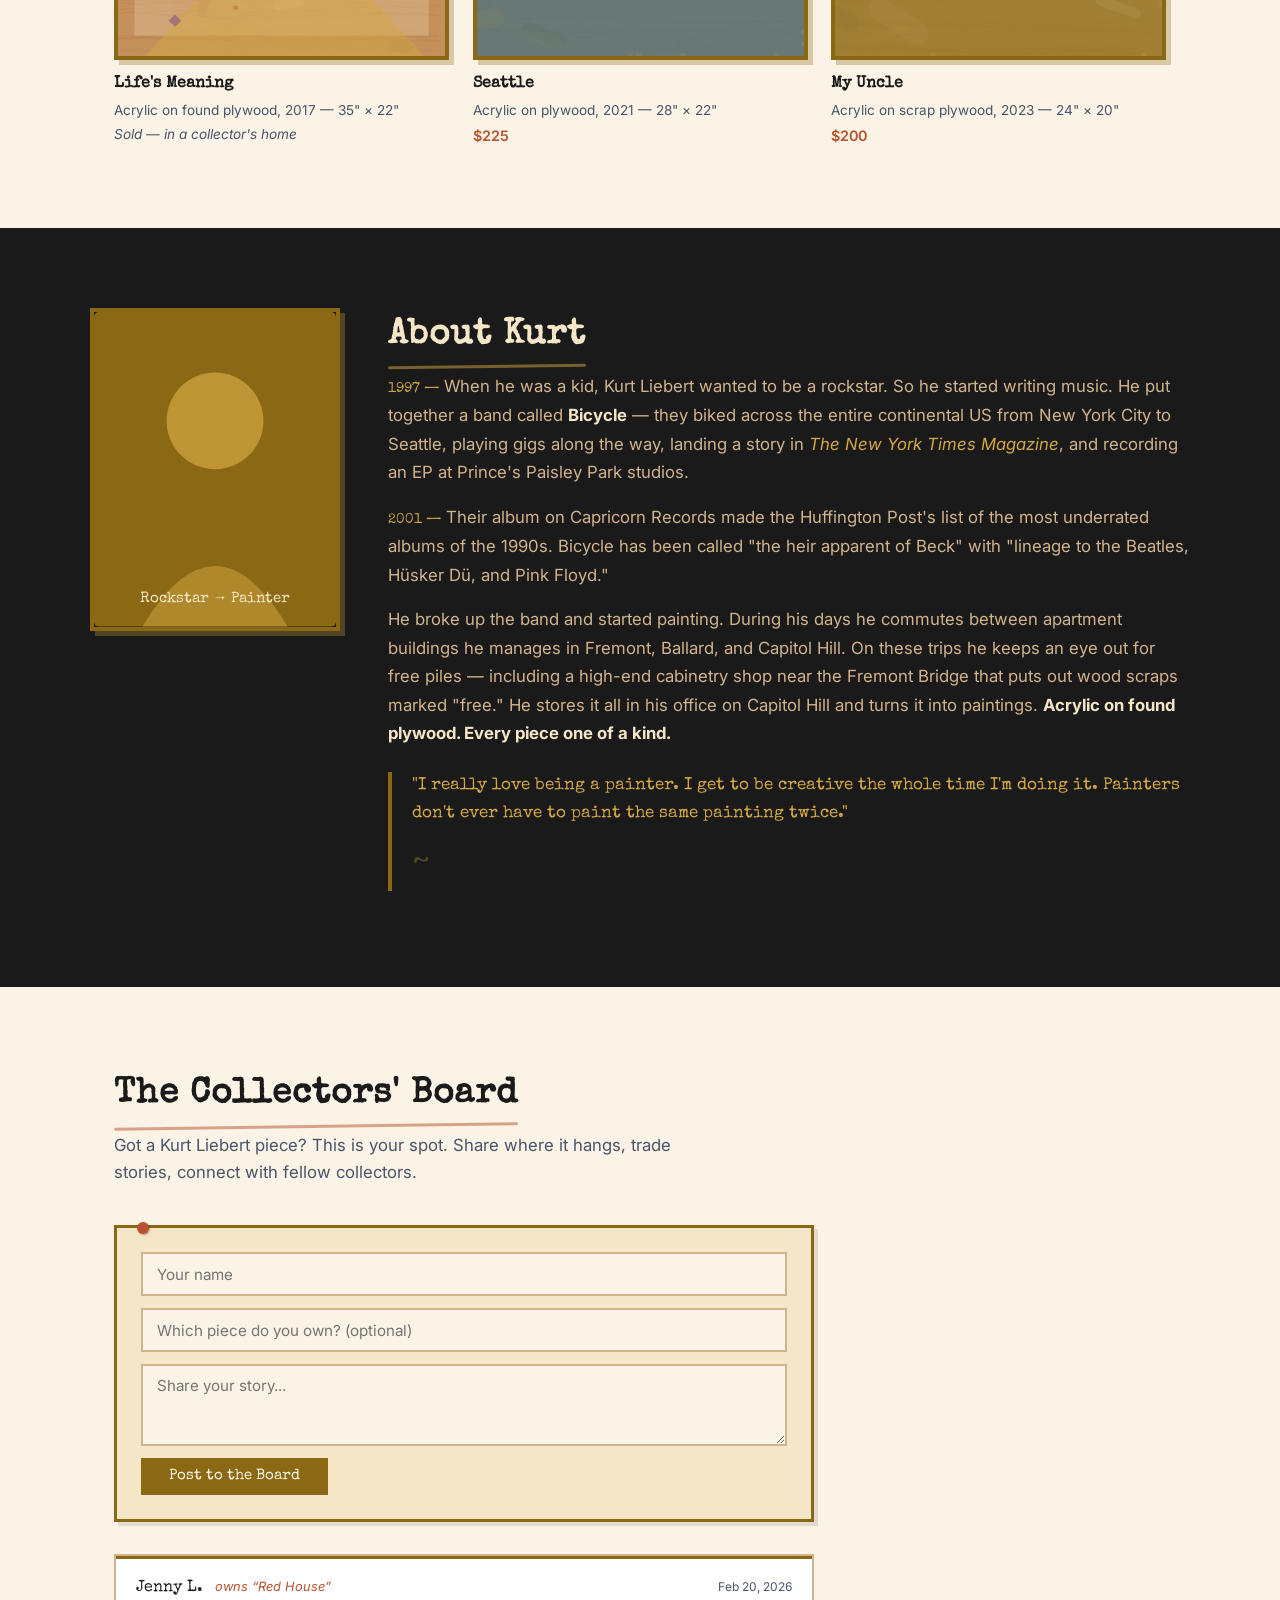
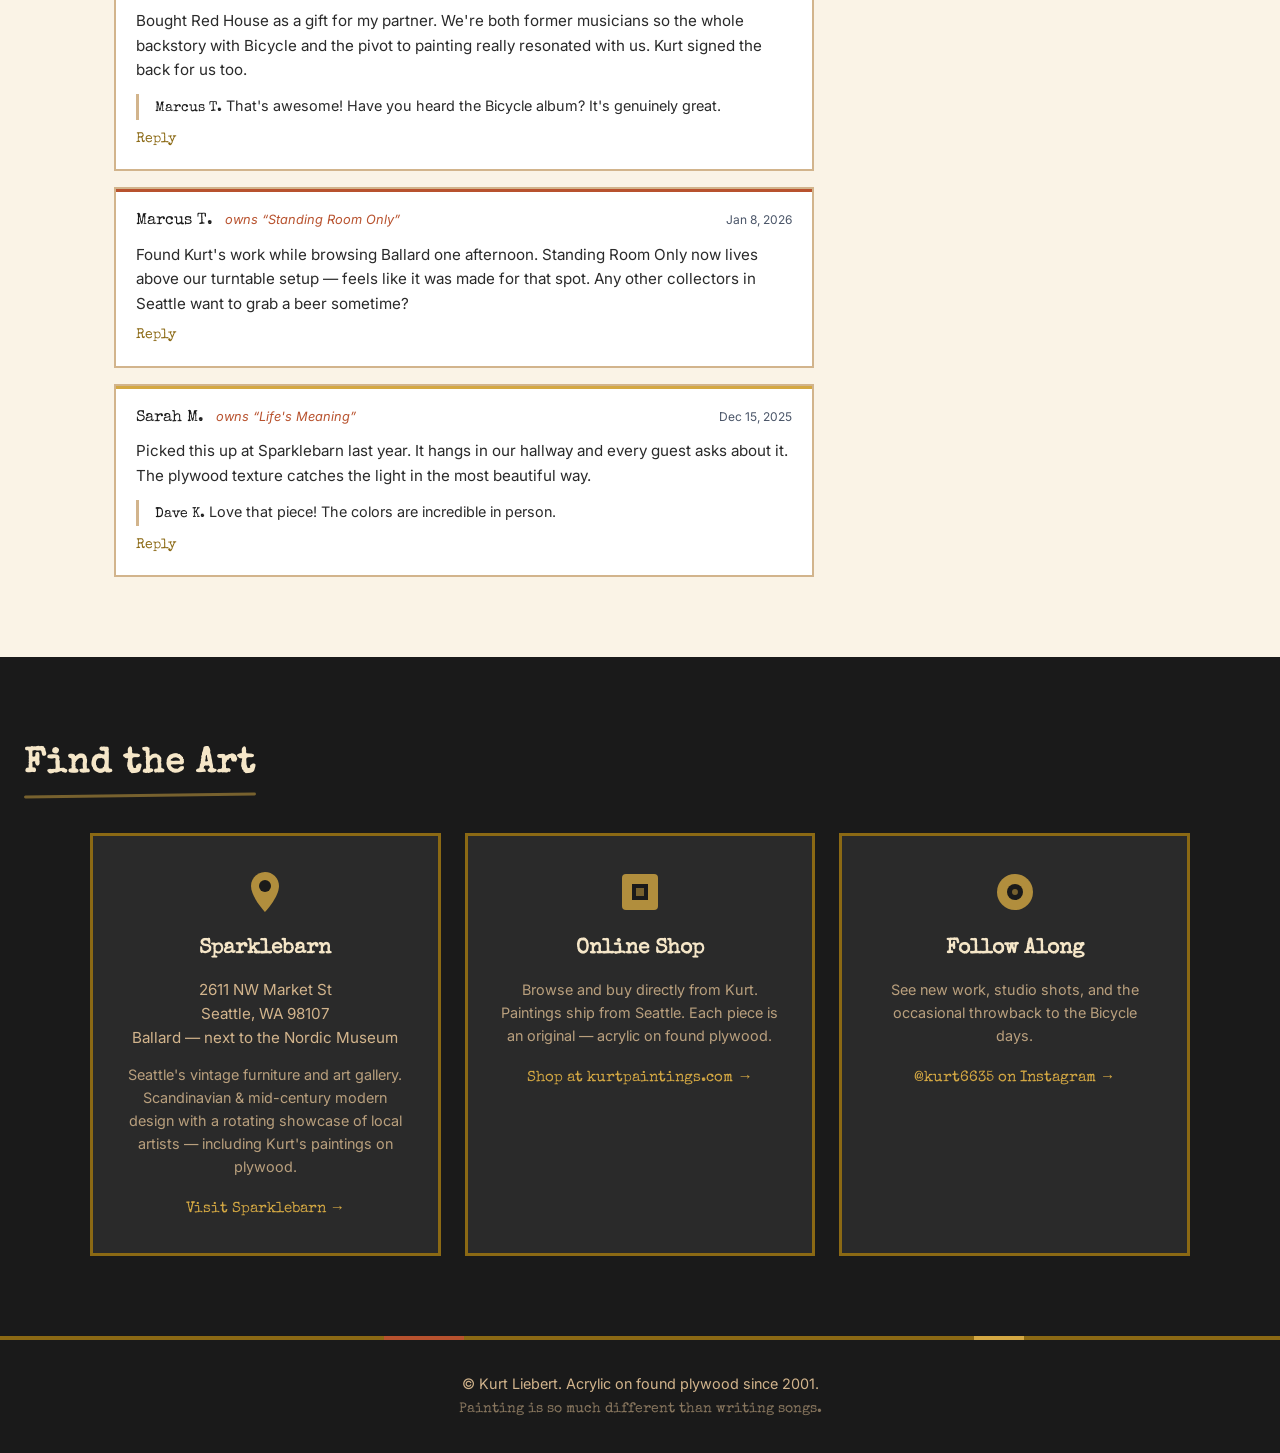
==== commit 411701c6: "Redesign site with figurative art generator and quirky interactions - Replace abstract procedural ar" ====
--- a/sites/kurt-liebert/index.html
+++ b/sites/kurt-liebert/index.html
@@ -3,7 +3,8 @@
 <head>
   <meta charset="UTF-8">
   <meta name="viewport" content="width=device-width, initial-scale=1.0">
-  <title>Kurt Liebert — Paintings</title>
+  <title>Kurt Liebert — Paintings on Found Plywood</title>
+  <meta name="description" content="Original acrylic paintings on found plywood by Seattle artist Kurt Liebert. Former frontman of Bicycle, now painting full-time in the Pacific Northwest.">
   <link rel="stylesheet" href="style.css">
   <link rel="preconnect" href="https://fonts.googleapis.com">
   <link rel="preconnect" href="https://fonts.gstatic.com" crossorigin>
@@ -30,7 +31,7 @@
     <div class="hero-grain"></div>
     <div class="hero-content">
       <h1 class="hero-title">Kurt Liebert</h1>
-      <p class="hero-subtitle">Acrylic on plywood. Found objects. Seattle.</p>
+      <p class="hero-subtitle">Acrylic on found plywood. Seattle.</p>
       <p class="hero-tagline">"Painters don't ever have to paint the same painting twice."</p>
       <a href="#gallery" class="hero-cta">See the Work</a>
     </div>
@@ -39,7 +40,7 @@
   <!-- Gallery -->
   <section id="gallery" class="section gallery-section">
     <h2 class="section-title">The Paintings</h2>
-    <p class="section-intro">Acrylic on plywood, found canvases, no two alike. Click a piece to see it up close.</p>
+    <p class="section-intro">Acrylic on scrap plywood, cabinet offcuts, and found wood. Every canvas is rescued from free piles around Seattle. No two alike.</p>
 
     <div class="gallery-filters">
       <button class="filter-btn active" data-filter="all">All</button>
@@ -74,17 +75,17 @@
               <rect width="200" height="260" fill="#8B6914" rx="4"/>
               <circle cx="100" cy="90" r="40" fill="#D4A843" opacity="0.7"/>
               <path d="M40 260 Q100 160 160 260" fill="#D4A843" opacity="0.5"/>
-              <text x="100" y="240" text-anchor="middle" fill="#f5e6c8" font-family="Special Elite" font-size="12">Rockstar → Painter</text>
+              <text x="100" y="240" text-anchor="middle" fill="#f5e6c8" font-family="Special Elite" font-size="12">Rockstar &rarr; Painter</text>
             </svg>
           </div>
         </div>
       </div>
       <div class="about-text">
         <h2 class="section-title">About Kurt</h2>
-        <p>When he was a kid, Kurt Liebert wanted to be a rockstar. So he started writing music. In 1994, he put together a band called <strong>Bicycle</strong> — they biked across the entire continental US from New York City to Seattle, playing gigs along the way, landing a story in <em>The New York Times Magazine</em>, and recording an EP at Prince's Paisley Park studios.</p>
-        <p>Their album on Capricorn Records made the Huffington Post's list of the most underrated albums of the 1990s.</p>
-        <p>In 2001, Kurt broke up the band and started painting. <strong>Acrylic on plywood. Found objects as canvases.</strong> Every piece is one of a kind — raw, irreverent, and rooted in a life lived on the road and in the rain of the Pacific Northwest.</p>
-        <p class="about-quote">"Painting is so much different than writing songs. Painters don't ever have to paint the same painting twice."</p>
+        <p>When he was a kid, Kurt Liebert wanted to be a rockstar. So he started writing music. He put together a band called <strong>Bicycle</strong> &mdash; they biked across the entire continental US from New York City to Seattle, playing gigs along the way, landing a story in <em>The New York Times Magazine</em>, and recording an EP at Prince's Paisley Park studios.</p>
+        <p>Their album on Capricorn Records made the Huffington Post's list of the most underrated albums of the 1990s. Bicycle has been called "the heir apparent of Beck" with "lineage to the Beatles, H&uuml;sker D&uuml;, and Pink Floyd."</p>
+        <p>He broke up the band and started painting. During his days he commutes between apartment buildings he manages in Fremont, Ballard, and Capitol Hill. On these trips he keeps an eye out for free piles &mdash; including a high-end cabinetry shop near the Fremont Bridge that puts out wood scraps marked "free." He stores it all in his office on Capitol Hill and turns it into paintings. <strong>Acrylic on found plywood. Every piece one of a kind.</strong></p>
+        <p class="about-quote">"I really love being a painter. I get to be creative the whole time I'm doing it. Painters don't ever have to paint the same painting twice."</p>
       </div>
     </div>
   </section>
@@ -119,8 +120,8 @@
           </svg>
         </div>
         <h3>Sparklebarn</h3>
-        <p class="find-address">2611 NW Market St<br>Seattle, WA 98107<br>Ballard — next to the National Nordic Museum</p>
-        <p class="find-desc">Seattle's vintage furniture and art gallery. Scandinavian &amp; mid-century modern design with a rotating showcase of local artists — including Kurt's paintings on plywood.</p>
+        <p class="find-address">2611 NW Market St<br>Seattle, WA 98107<br>Ballard &mdash; next to the Nordic Museum</p>
+        <p class="find-desc">Seattle's vintage furniture and art gallery. Scandinavian &amp; mid-century modern design with a rotating showcase of local artists &mdash; including Kurt's paintings on plywood.</p>
         <a href="https://www.sparklebarn.com" target="_blank" rel="noopener" class="find-link">Visit Sparklebarn &rarr;</a>
       </div>
       <div class="find-card">
@@ -132,7 +133,7 @@
           </svg>
         </div>
         <h3>Online Shop</h3>
-        <p class="find-desc">Browse and buy directly from Kurt. Paintings ship from Seattle. Each piece is an original — acrylic on found plywood.</p>
+        <p class="find-desc">Browse and buy directly from Kurt. Paintings ship from Seattle. Each piece is an original &mdash; acrylic on found plywood.</p>
         <a href="https://www.kurtpaintings.com" target="_blank" rel="noopener" class="find-link">Shop at kurtpaintings.com &rarr;</a>
       </div>
       <div class="find-card">
@@ -153,7 +154,7 @@
   <!-- Footer -->
   <footer class="site-footer">
     <div class="footer-inner">
-      <p>&copy; Kurt Liebert. Acrylic on plywood since 2001.</p>
+      <p>&copy; Kurt Liebert. Acrylic on found plywood since 2001.</p>
       <p class="footer-sub">From NYC to Seattle by bicycle. Now painting in the rain.</p>
     </div>
   </footer>
--- a/sites/kurt-liebert/style.css
+++ b/sites/kurt-liebert/style.css
@@ -1,6 +1,7 @@
 /* ========================================
    Kurt Liebert — Paintings
-   Raw plywood warmth meets Seattle indie
+   Raw plywood, found objects, Seattle rain
+   Neo-expressionist outsider art vibes
    ======================================== */
 
 :root {
@@ -35,6 +36,75 @@
   line-height: 1.6;
   min-height: 100vh;
   overflow-x: hidden;
+  cursor: crosshair;
+}
+
+/* --- Paint Splatter (click anywhere) --- */
+.paint-splat {
+  position: absolute;
+  border-radius: 50% 40% 55% 45%;
+  opacity: 0.5;
+  pointer-events: none;
+  z-index: 50;
+  transform: translate(-50%, -50%) scale(0);
+  animation: splatIn 0.3s ease-out forwards, splatFade 3s 0.3s ease-out forwards;
+}
+
+@keyframes splatIn {
+  to { transform: translate(-50%, -50%) scale(1) rotate(var(--rot, 15deg)); }
+}
+
+@keyframes splatFade {
+  to { opacity: 0; }
+}
+
+.paint-drip {
+  position: absolute;
+  width: 4px;
+  height: 0;
+  border-radius: 0 0 3px 3px;
+  opacity: 0.4;
+  pointer-events: none;
+  z-index: 50;
+  animation: dripDown 2s ease-in forwards, splatFade 2s 1.5s ease-out forwards;
+}
+
+@keyframes dripDown {
+  to { height: 40px; }
+}
+
+/* --- Easter Egg --- */
+.easter-egg {
+  position: fixed;
+  bottom: 2rem;
+  left: 50%;
+  transform: translateX(-50%) translateY(20px);
+  background: var(--ink);
+  color: var(--plywood-light);
+  padding: 1.5rem 2.5rem;
+  border: 3px solid var(--amber);
+  font-family: var(--font-display);
+  z-index: 999;
+  text-align: center;
+  opacity: 0;
+  transition: all 0.5s;
+  max-width: 500px;
+}
+
+.easter-egg.visible {
+  opacity: 1;
+  transform: translateX(-50%) translateY(0);
+}
+
+.easter-egg p:first-child {
+  font-size: 1.3rem;
+  margin-bottom: 0.5rem;
+}
+
+.egg-sub {
+  font-size: 0.85rem;
+  color: var(--plywood);
+  margin-top: 0.3rem;
 }
 
 /* --- Navigation --- */
@@ -44,9 +114,15 @@
   left: 0;
   right: 0;
   z-index: 100;
-  background: rgba(26, 26, 26, 0.95);
-  backdrop-filter: blur(8px);
-  border-bottom: 2px solid var(--plywood-dark);
+  background: rgba(26, 26, 26, 0.92);
+  backdrop-filter: blur(10px);
+  border-bottom: 3px solid var(--plywood-dark);
+  transition: transform 0.3s, background 0.3s;
+}
+
+#nav.scrolled {
+  background: rgba(26, 26, 26, 0.98);
+  border-bottom-color: var(--amber);
 }
 
 .nav-inner {
@@ -60,10 +136,40 @@
 
 .nav-logo {
   font-family: var(--font-display);
-  font-size: 1.5rem;
+  font-size: 1.6rem;
   color: var(--amber);
   text-decoration: none;
-  letter-spacing: 2px;
+  letter-spacing: 3px;
+  position: relative;
+  transition: color 0.2s;
+}
+
+.nav-logo::after {
+  content: '';
+  position: absolute;
+  bottom: -2px;
+  left: 0;
+  right: 0;
+  height: 2px;
+  background: var(--rust);
+  transform: scaleX(0);
+  transition: transform 0.3s;
+}
+
+.nav-logo:hover::after {
+  transform: scaleX(1);
+}
+
+.nav-logo.wiggle {
+  animation: wiggle 0.6s ease;
+}
+
+@keyframes wiggle {
+  0%, 100% { transform: rotate(0); }
+  20% { transform: rotate(-8deg); }
+  40% { transform: rotate(8deg); }
+  60% { transform: rotate(-5deg); }
+  80% { transform: rotate(5deg); }
 }
 
 .nav-links {
@@ -78,10 +184,28 @@
   font-weight: 500;
   letter-spacing: 0.5px;
   transition: color 0.2s;
+  position: relative;
+}
+
+.nav-links a::after {
+  content: '';
+  position: absolute;
+  bottom: -4px;
+  left: 0;
+  right: 0;
+  height: 2px;
+  background: var(--amber);
+  transform: scaleX(0);
+  transition: transform 0.3s;
+  transform-origin: left;
 }
 
 .nav-links a:hover {
   color: var(--amber);
+}
+
+.nav-links a:hover::after {
+  transform: scaleX(1);
 }
 
 .nav-toggle {
@@ -112,8 +236,8 @@
       90deg,
       transparent,
       transparent 2px,
-      rgba(210, 180, 140, 0.03) 2px,
-      rgba(210, 180, 140, 0.03) 4px
+      rgba(210, 180, 140, 0.04) 2px,
+      rgba(210, 180, 140, 0.04) 4px
     ),
     repeating-linear-gradient(
       0deg,
@@ -123,6 +247,12 @@
       rgba(210, 180, 140, 0.02) 81px
     );
   pointer-events: none;
+  animation: grainShift 8s linear infinite;
+}
+
+@keyframes grainShift {
+  0% { transform: translateX(0); }
+  100% { transform: translateX(4px); }
 }
 
 .hero::before {
@@ -135,6 +265,24 @@
   pointer-events: none;
 }
 
+/* Decorative paint drips on hero */
+.hero::after {
+  content: '';
+  position: absolute;
+  top: 0;
+  left: 15%;
+  width: 6px;
+  height: 0;
+  background: var(--amber);
+  opacity: 0.15;
+  border-radius: 0 0 4px 4px;
+  animation: heroDrip 4s 2s ease-in forwards;
+}
+
+@keyframes heroDrip {
+  to { height: 120px; }
+}
+
 .hero-content {
   position: relative;
   text-align: center;
@@ -147,13 +295,33 @@
   color: var(--plywood-light);
   letter-spacing: 4px;
   line-height: 1.1;
-  text-shadow: 2px 2px 0 rgba(139, 105, 20, 0.4);
+  text-shadow: 3px 3px 0 rgba(139, 105, 20, 0.4);
+  position: relative;
+}
+
+/* Hand-drawn underline effect */
+.hero-title::after {
+  content: '';
+  position: absolute;
+  bottom: -8px;
+  left: 10%;
+  right: 10%;
+  height: 4px;
+  background: var(--rust);
+  opacity: 0.6;
+  border-radius: 2px;
+  transform: rotate(-0.5deg) scaleX(0);
+  animation: drawLine 1s 0.5s ease-out forwards;
+}
+
+@keyframes drawLine {
+  to { transform: rotate(-0.5deg) scaleX(1); }
 }
 
 .hero-subtitle {
   font-size: 1.1rem;
   color: var(--plywood);
-  margin-top: 1rem;
+  margin-top: 1.5rem;
   letter-spacing: 2px;
   text-transform: uppercase;
   font-weight: 500;
@@ -165,6 +333,8 @@
   color: var(--amber);
   margin-top: 1.5rem;
   opacity: 0.85;
+  min-height: 1.5em;
+  visibility: hidden;
 }
 
 .hero-cta {
@@ -178,11 +348,26 @@
   font-size: 1rem;
   letter-spacing: 1px;
   transition: all 0.3s;
+  position: relative;
+  overflow: hidden;
+}
+
+.hero-cta::before {
+  content: '';
+  position: absolute;
+  inset: 0;
+  background: var(--amber);
+  transform: translateX(-101%);
+  transition: transform 0.3s;
+  z-index: -1;
 }
 
 .hero-cta:hover {
-  background: var(--amber);
   color: var(--ink);
+}
+
+.hero-cta:hover::before {
+  transform: translateX(0);
 }
 
 /* --- Sections --- */
@@ -190,6 +375,14 @@
   max-width: 1100px;
   margin: 0 auto;
   padding: 5rem 1.5rem;
+  opacity: 0;
+  transform: translateY(30px);
+  transition: opacity 0.7s, transform 0.7s;
+}
+
+.section.revealed {
+  opacity: 1;
+  transform: translateY(0);
 }
 
 .section-title {
@@ -198,6 +391,22 @@
   color: var(--ink);
   margin-bottom: 0.5rem;
   letter-spacing: 1px;
+  position: relative;
+  display: inline-block;
+}
+
+/* Scribbled underline on section titles */
+.section-title::after {
+  content: '';
+  position: absolute;
+  bottom: -4px;
+  left: 0;
+  right: 0;
+  height: 3px;
+  background: var(--rust);
+  opacity: 0.5;
+  border-radius: 2px;
+  transform: rotate(-0.8deg);
 }
 
 .section-intro {
@@ -228,36 +437,77 @@
   font-size: 0.85rem;
   cursor: pointer;
   transition: all 0.2s;
-}
-
-.filter-btn:hover,
+  position: relative;
+}
+
+.filter-btn:hover {
+  transform: rotate(-1deg);
+}
+
 .filter-btn.active {
   background: var(--plywood-dark);
   color: var(--cream);
+  transform: rotate(-1deg);
+  box-shadow: 3px 3px 0 rgba(0,0,0,0.2);
 }
 
 .gallery-grid {
   display: grid;
   grid-template-columns: repeat(auto-fill, minmax(280px, 1fr));
   gap: 1.5rem;
+  perspective: 800px;
 }
 
 .gallery-item {
   position: relative;
   cursor: pointer;
-  transition: transform 0.3s;
-}
-
-.gallery-item:hover {
-  transform: translateY(-4px);
+  transition: transform 0.15s ease-out;
+  will-change: transform;
+}
+
+/* Fade-in animation for gallery items */
+.gallery-item.fade-in {
+  animation: fadeInUp 0.5s ease-out forwards;
+  opacity: 0;
+}
+
+@keyframes fadeInUp {
+  from {
+    opacity: 0;
+    transform: translateY(20px);
+  }
+  to {
+    opacity: 1;
+    transform: translateY(0);
+  }
 }
 
 .gallery-art {
   width: 100%;
   aspect-ratio: 4/5;
-  border: 3px solid var(--plywood-dark);
-  box-shadow: 4px 4px 0 rgba(139, 105, 20, 0.3);
+  border: 4px solid var(--plywood-dark);
+  box-shadow: 5px 5px 0 rgba(139, 105, 20, 0.3);
   overflow: hidden;
+  position: relative;
+  transition: box-shadow 0.3s;
+}
+
+.gallery-item:hover .gallery-art {
+  box-shadow: 8px 8px 0 rgba(139, 105, 20, 0.4);
+}
+
+/* Simulated tape/tack in corner */
+.gallery-art::before {
+  content: '';
+  position: absolute;
+  top: -2px;
+  right: 10px;
+  width: 24px;
+  height: 8px;
+  background: rgba(200, 180, 140, 0.6);
+  z-index: 2;
+  border-radius: 0 0 2px 2px;
+  transform: rotate(2deg);
 }
 
 .gallery-art canvas {
@@ -322,6 +572,12 @@
   font-size: 2.5rem;
   cursor: pointer;
   line-height: 1;
+  transition: transform 0.2s, color 0.2s;
+}
+
+.lightbox-close:hover {
+  color: var(--amber);
+  transform: rotate(90deg);
 }
 
 .lightbox-content {
@@ -340,7 +596,8 @@
 .lightbox-art canvas {
   width: 100%;
   height: auto;
-  border: 3px solid var(--plywood-dark);
+  border: 4px solid var(--plywood-dark);
+  box-shadow: 6px 6px 0 rgba(139, 105, 20, 0.3);
 }
 
 .lightbox-info {
@@ -371,10 +628,22 @@
   background: var(--ink);
   max-width: none;
   padding: 5rem 1.5rem;
+  opacity: 0;
+  transform: translateY(30px);
+  transition: opacity 0.7s, transform 0.7s;
+}
+
+.about-section.revealed {
+  opacity: 1;
+  transform: translateY(0);
 }
 
 .about-section .section-title {
   color: var(--plywood-light);
+}
+
+.about-section .section-title::after {
+  background: var(--amber);
 }
 
 .about-grid {
@@ -387,9 +656,14 @@
 }
 
 .portrait-frame {
-  border: 3px solid var(--plywood-dark);
-  box-shadow: 4px 4px 0 rgba(212, 168, 67, 0.3);
+  border: 4px solid var(--plywood-dark);
+  box-shadow: 5px 5px 0 rgba(212, 168, 67, 0.3);
   overflow: hidden;
+  transition: transform 0.3s;
+}
+
+.portrait-frame:hover {
+  transform: rotate(-2deg);
 }
 
 .portrait-placeholder svg {
@@ -417,13 +691,33 @@
   font-style: italic;
 }
 
+/* Timeline markers for bio */
+.about-text p:nth-child(1)::before { content: '1994 — '; font-family: var(--font-display); color: var(--amber); font-size: 0.85rem; }
+.about-text p:nth-child(2)::before { content: '1997 — '; font-family: var(--font-display); color: var(--amber); font-size: 0.85rem; }
+.about-text p:nth-child(3)::before { content: '2001 — '; font-family: var(--font-display); color: var(--amber); font-size: 0.85rem; }
+
 .about-quote {
   font-family: var(--font-display);
   font-size: 1.15rem;
   color: var(--amber) !important;
-  border-left: 3px solid var(--plywood-dark);
+  border-left: 4px solid var(--plywood-dark);
   padding-left: 1.25rem;
   margin-top: 1.5rem !important;
+  position: relative;
+}
+
+.about-quote::before {
+  content: none !important;
+}
+
+/* Decorative scribble after quote */
+.about-quote::after {
+  content: '~';
+  display: block;
+  margin-top: 0.5rem;
+  font-size: 2rem;
+  opacity: 0.3;
+  letter-spacing: 8px;
 }
 
 /* --- Community --- */
@@ -437,12 +731,27 @@
 
 .post-form {
   background: var(--plywood-light);
-  border: 2px solid var(--plywood-dark);
+  border: 3px solid var(--plywood-dark);
   padding: 1.5rem;
   margin-bottom: 2rem;
   display: flex;
   flex-direction: column;
   gap: 0.75rem;
+  position: relative;
+  box-shadow: 4px 4px 0 rgba(0,0,0,0.1);
+}
+
+/* Pushpin on form */
+.post-form::before {
+  content: '';
+  position: absolute;
+  top: -6px;
+  left: 20px;
+  width: 12px;
+  height: 12px;
+  background: var(--rust);
+  border-radius: 50%;
+  box-shadow: 1px 1px 2px rgba(0,0,0,0.3);
 }
 
 .post-form input,
@@ -454,12 +763,13 @@
   background: var(--cream);
   color: var(--ink);
   outline: none;
-  transition: border-color 0.2s;
+  transition: border-color 0.2s, transform 0.2s;
 }
 
 .post-form input:focus,
 .post-form textarea:focus {
   border-color: var(--plywood-dark);
+  transform: scale(1.01);
 }
 
 .post-form textarea {
@@ -476,11 +786,19 @@
   font-family: var(--font-display);
   font-size: 0.95rem;
   cursor: pointer;
-  transition: background 0.2s;
+  transition: all 0.2s;
+  position: relative;
 }
 
 .btn-post:hover {
   background: var(--ink);
+  transform: translateY(-2px);
+  box-shadow: 0 3px 0 var(--plywood-dark);
+}
+
+.btn-post:active {
+  transform: translateY(0);
+  box-shadow: none;
 }
 
 .posts-list {
@@ -494,6 +812,12 @@
   border: 2px solid var(--plywood);
   padding: 1.25rem;
   position: relative;
+  transition: transform 0.2s, box-shadow 0.2s;
+}
+
+.post-card:hover {
+  transform: rotate(-0.3deg) translateY(-2px);
+  box-shadow: 4px 4px 0 rgba(0,0,0,0.08);
 }
 
 .post-card::before {
@@ -504,6 +828,15 @@
   right: 0;
   height: 3px;
   background: var(--plywood-dark);
+}
+
+/* Alternate accent colors on cards */
+.post-card:nth-child(2n)::before {
+  background: var(--rust);
+}
+
+.post-card:nth-child(3n)::before {
+  background: var(--amber);
 }
 
 .post-header {
@@ -547,6 +880,7 @@
   font-size: 0.85rem;
   cursor: pointer;
   padding: 0;
+  transition: color 0.2s;
 }
 
 .post-reply-btn:hover {
@@ -556,7 +890,7 @@
 .post-replies {
   margin-top: 0.75rem;
   padding-left: 1rem;
-  border-left: 2px solid var(--plywood);
+  border-left: 3px solid var(--plywood);
   display: flex;
   flex-direction: column;
   gap: 0.5rem;
@@ -619,12 +953,24 @@
   background: var(--ink);
   max-width: none;
   padding: 5rem 1.5rem;
+  opacity: 0;
+  transform: translateY(30px);
+  transition: opacity 0.7s, transform 0.7s;
+}
+
+.find-section.revealed {
+  opacity: 1;
+  transform: translateY(0);
 }
 
 .find-section .section-title {
   color: var(--plywood-light);
   max-width: 1100px;
   margin: 0 auto 0.5rem;
+}
+
+.find-section .section-title::after {
+  background: var(--amber);
 }
 
 .find-grid {
@@ -637,9 +983,15 @@
 
 .find-card {
   background: var(--ink-soft);
-  border: 2px solid var(--plywood-dark);
+  border: 3px solid var(--plywood-dark);
   padding: 2rem;
   text-align: center;
+  transition: transform 0.3s, box-shadow 0.3s;
+}
+
+.find-card:hover {
+  transform: translateY(-5px) rotate(-1deg);
+  box-shadow: 6px 6px 0 rgba(212, 168, 67, 0.2);
 }
 
 .find-icon {
@@ -676,19 +1028,42 @@
   text-decoration: none;
   font-family: var(--font-display);
   font-size: 0.95rem;
-  transition: color 0.2s;
+  transition: color 0.2s, letter-spacing 0.2s;
 }
 
 .find-link:hover {
   color: var(--plywood-light);
+  letter-spacing: 1px;
 }
 
 /* --- Footer --- */
 .site-footer {
   background: var(--ink);
-  border-top: 3px solid var(--plywood-dark);
+  border-top: 4px solid var(--plywood-dark);
   padding: 2rem 1.5rem;
   text-align: center;
+  position: relative;
+}
+
+/* Decorative paint smear on footer border */
+.site-footer::before {
+  content: '';
+  position: absolute;
+  top: -4px;
+  left: 30%;
+  width: 80px;
+  height: 4px;
+  background: var(--rust);
+}
+
+.site-footer::after {
+  content: '';
+  position: absolute;
+  top: -4px;
+  right: 20%;
+  width: 50px;
+  height: 4px;
+  background: var(--amber);
 }
 
 .footer-inner p {
@@ -701,10 +1076,44 @@
   font-family: var(--font-display);
   opacity: 0.6;
   font-size: 0.85rem !important;
+  cursor: pointer;
+  transition: opacity 0.3s;
+}
+
+.footer-sub:hover {
+  opacity: 1;
+}
+
+/* --- Scrollbar --- */
+::-webkit-scrollbar {
+  width: 8px;
+}
+
+::-webkit-scrollbar-track {
+  background: var(--ink);
+}
+
+::-webkit-scrollbar-thumb {
+  background: var(--plywood-dark);
+  border-radius: 4px;
+}
+
+::-webkit-scrollbar-thumb:hover {
+  background: var(--amber);
+}
+
+/* --- Selection --- */
+::selection {
+  background: var(--amber);
+  color: var(--ink);
 }
 
 /* --- Mobile --- */
 @media (max-width: 768px) {
+  body {
+    cursor: default;
+  }
+
   .nav-links {
     display: none;
     position: absolute;
@@ -753,6 +1162,11 @@
   .reply-form {
     flex-direction: column;
   }
+
+  .section, .about-section, .find-section {
+    opacity: 1;
+    transform: none;
+  }
 }
 
 @media (max-width: 480px) {
